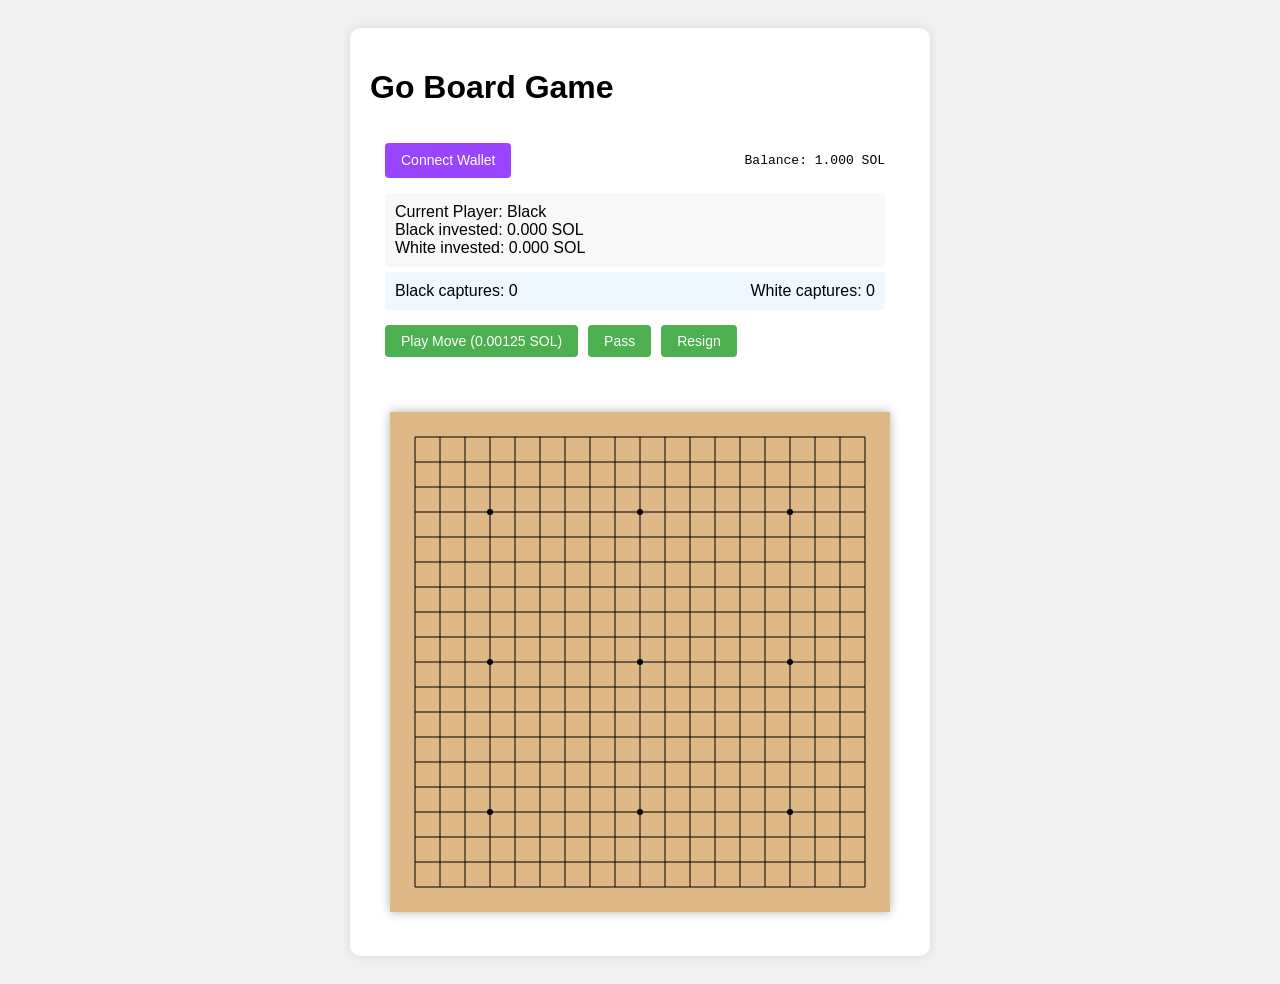
==== 0.00125.html @ 354371d3 "Create 0.00125.html" ====
<!DOCTYPE html>
<html lang="en">
<head>
    <meta charset="UTF-8">
    <meta name="viewport" content="width=device-width, initial-scale=1.0">
    <title>Go Board Game with Rules</title>
    <style>
        body {
            display: flex;
            flex-direction: column;
            align-items: center;
            background-color: #f0f0f0;
            font-family: Arial, sans-serif;
            padding: 20px;
        }
        .game-container {
            background-color: white;
            padding: 20px;
            border-radius: 10px;
            box-shadow: 0 0 10px rgba(0,0,0,0.1);
        }
        canvas {
            background-color: #DEB887;
            margin: 20px;
            box-shadow: 0 0 10px rgba(0,0,0,0.3);
        }
        .info-panel {
            background-color: white;
            padding: 15px;
            border-radius: 8px;
            margin-bottom: 20px;
            width: 500px;
        }
        .status {
            display: flex;
            justify-content: space-between;
            margin-bottom: 15px;
        }
        .player-info {
            padding: 10px;
            background-color: #f8f8f8;
            border-radius: 4px;
            margin: 5px 0;
        }
        .captures-info {
            display: flex;
            justify-content: space-between;
            padding: 10px;
            background-color: #f0f8ff;
            border-radius: 4px;
            margin: 5px 0;
        }
        .controls {
            display: flex;
            gap: 10px;
            margin-top: 15px;
        }
        button {
            padding: 8px 16px;
            border: none;
            border-radius: 4px;
            cursor: pointer;
            background-color: #4CAF50;
            color: white;
            font-size: 14px;
        }
        button:hover {
            opacity: 0.9;
        }
        #connectWallet {
            background-color: #9945FF;
        }
        .wallet-info {
            font-family: monospace;
            margin: 10px 0;
        }
    </style>
</head>
<body>
    <div class="game-container">
        <h1>Go Board Game</h1>
        
        <div class="info-panel">
            <div class="status">
                <button id="connectWallet">Connect Wallet</button>
                <div class="wallet-info">Balance: <span id="walletBalance">0.000</span> SOL</div>
            </div>
            
            <div class="player-info">
                <div>Current Player: <span id="playerTurn">Black</span></div>
                <div>Black invested: <span id="blackInvested">0.000</span> SOL</div>
                <div>White invested: <span id="whiteInvested">0.000</span> SOL</div>
            </div>

            <div class="captures-info">
                <div>Black captures: <span id="capturedWhite">0</span></div>
                <div>White captures: <span id="capturedBlack">0</span></div>
            </div>
            
            <div class="controls">
                <button id="playMove">Play Move (0.00125 SOL)</button>
                <button id="pass">Pass</button>
                <button id="resign">Resign</button>
            </div>
        </div>

        <canvas id="goBoard" width="500" height="500"></canvas>
    </div>

    <script>
        const canvas = document.getElementById('goBoard');
        const ctx = canvas.getContext('2d');
        const boardSize = 19;
        const cellSize = Math.floor(canvas.width / (boardSize + 1));
        let currentPlayer = 'black';
        let board = Array(boardSize).fill().map(() => Array(boardSize).fill(null));
        let lastClickedPosition = null;
        let lastMove = null;
        let capturedBlack = 0;
        let capturedWhite = 0;

        // Wallet state
        let walletConnected = false;
        let walletBalance = 1.0;
        let blackInvested = 0;
        let whiteInvested = 0;
        const MOVE_COST = 0.00125;

        function getAdjacentPositions(i, j) {
            return [
                [i - 1, j],
                [i + 1, j],
                [i, j - 1],
                [i, j + 1]
            ].filter(([x, y]) => x >= 0 && x < boardSize && y >= 0 && y < boardSize);
        }

        function getGroup(i, j, color) {
            const group = new Set();
            const stack = [[i, j]];

            while (stack.length > 0) {
                const [x, y] = stack.pop();
                const posKey = `${x},${y}`;

                if (!group.has(posKey) && board[x][y] === color) {
                    group.add(posKey);
                    getAdjacentPositions(x, y).forEach(([nx, ny]) => {
                        stack.push([nx, ny]);
                    });
                }
            }

            return group;
        }

        function countLiberties(group) {
            const liberties = new Set();
            
            for (let posKey of group) {
                const [i, j] = posKey.split(',').map(Number);
                getAdjacentPositions(i, j).forEach(([x, y]) => {
                    if (!board[x][y]) {
                        liberties.add(`${x},${y}`);
                    }
                });
            }

            return liberties.size;
        }

        function removeGroup(group) {
            for (let posKey of group) {
                const [i, j] = posKey.split(',').map(Number);
                board[i][j] = null;
            }
            return group.size;
        }

        function drawBoard() {
            // Background
            ctx.fillStyle = '#DEB887';
            ctx.fillRect(0, 0, canvas.width, canvas.height);
            
            // Grid lines
            ctx.strokeStyle = '#000';
            ctx.lineWidth = 1;
            
            for (let i = 0; i < boardSize; i++) {
                ctx.beginPath();
                ctx.moveTo(cellSize, (i + 1) * cellSize);
                ctx.lineTo(cellSize * boardSize, (i + 1) * cellSize);
                ctx.stroke();
                
                ctx.beginPath();
                ctx.moveTo((i + 1) * cellSize, cellSize);
                ctx.lineTo((i + 1) * cellSize, cellSize * boardSize);
                ctx.stroke();
            }

            // Star points
            const starPoints = [3, 9, 15];
            ctx.fillStyle = '#000';
            for (let i of starPoints) {
                for (let j of starPoints) {
                    ctx.beginPath();
                    ctx.arc((i + 1) * cellSize, (j + 1) * cellSize, 3, 0, Math.PI * 2);
                    ctx.fill();
                }
            }

            // Stones
            for (let i = 0; i < boardSize; i++) {
                for (let j = 0; j < boardSize; j++) {
                    if (board[i][j]) {
                        // Shadow
                        ctx.fillStyle = 'rgba(0, 0, 0, 0.3)';
                        ctx.beginPath();
                        ctx.arc((j + 1) * cellSize + 2, (i + 1) * cellSize + 2, cellSize * 0.4, 0, Math.PI * 2);
                        ctx.fill();

                        // Stone
                        ctx.fillStyle = board[i][j];
                        ctx.strokeStyle = '#000';
                        ctx.lineWidth = 1;
                        ctx.beginPath();
                        ctx.arc((j + 1) * cellSize, (i + 1) * cellSize, cellSize * 0.4, 0, Math.PI * 2);
                        ctx.fill();
                        ctx.stroke();

                        // Shine effect for white stones
                        if (board[i][j] === 'white') {
                            ctx.fillStyle = 'rgba(255, 255, 255, 0.2)';
                            ctx.beginPath();
                            ctx.arc(
                                (j + 1) * cellSize - cellSize * 0.15,
                                (i + 1) * cellSize - cellSize * 0.15,
                                cellSize * 0.2,
                                0,
                                Math.PI * 2
                            );
                            ctx.fill();
                        }
                    }
                }
            }

            // Highlight last clicked
            if (lastClickedPosition) {
                ctx.strokeStyle = '#ff0000';
                ctx.lineWidth = 2;
                ctx.beginPath();
                ctx.arc(
                    (lastClickedPosition.j + 1) * cellSize,
                    (lastClickedPosition.i + 1) * cellSize,
                    cellSize * 0.45,
                    0,
                    Math.PI * 2
                );
                ctx.stroke();
            }
        }

        function checkCaptures(i, j) {
            const opponent = currentPlayer === 'black' ? 'white' : 'black';
            let captured = 0;

            getAdjacentPositions(i, j).forEach(([x, y]) => {
                if (board[x][y] === opponent) {
                    const group = getGroup(x, y, opponent);
                    if (countLiberties(group) === 0) {
                        captured += removeGroup(group);
                    }
                }
            });

            if (currentPlayer === 'black') {
                capturedWhite += captured;
            } else {
                capturedBlack += captured;
            }

            return captured;
        }

        function isValidMove(i, j) {
            if (i < 0 || i >= boardSize || j < 0 || j >= boardSize || board[i][j]) {
                return false;
            }

            board[i][j] = currentPlayer;
            const group = getGroup(i, j, currentPlayer);
            const liberties = countLiberties(group);
            
            const wouldCapture = getAdjacentPositions(i, j).some(([x, y]) => {
                if (board[x][y] === (currentPlayer === 'black' ? 'white' : 'black')) {
                    const oppGroup = getGroup(x, y, board[x][y]);
                    return countLiberties(oppGroup) === 0;
                }
                return false;
            });

            board[i][j] = null;

            return liberties > 0 || wouldCapture;
        }

        function updateDisplay() {
            document.getElementById('walletBalance').textContent = walletBalance.toFixed(3);
            document.getElementById('blackInvested').textContent = blackInvested.toFixed(3);
            document.getElementById('whiteInvested').textContent = whiteInvested.toFixed(3);
            document.getElementById('playerTurn').textContent = 
                currentPlayer.charAt(0).toUpperCase() + currentPlayer.slice(1);
            document.getElementById('capturedBlack').textContent = capturedBlack;
            document.getElementById('capturedWhite').textContent = capturedWhite;
        }

        function connectWallet() {
            if (!walletConnected) {
                walletConnected = true;
                document.getElementById('connectWallet').textContent = 'Wallet Connected';
                document.getElementById('connectWallet').style.backgroundColor = '#4CAF50';
                alert('Wallet connected successfully! (Simulated)');
                updateDisplay();
            }
        }

        function playMove() {
            if (!walletConnected) {
                alert('Please connect your wallet first!');
                return;
            }

            if (!lastClickedPosition) {
                alert('Please click on the board to select a position first!');
                return;
            }

            if (walletBalance < MOVE_COST) {
                alert('Insufficient balance!');
                return;
            }

            const {i, j} = lastClickedPosition;
            if (isValidMove(i, j)) {
                walletBalance -= MOVE_COST;
                if (currentPlayer === 'black') {
                    blackInvested += MOVE_COST;
                } else {
                    whiteInvested += MOVE_COST;
                }

                board[i][j] = currentPlayer;
                const capturedStones = checkCaptures(i, j);
                
                currentPlayer = currentPlayer === 'black' ? 'white' : 'black';
                lastClickedPosition = null;
                updateDisplay();
                drawBoard();

                if (capturedStones > 0) {
                    alert(`Captured ${capturedStones} stones!`);
                }
            } else {
                alert('Invalid move! The move either violates the rules or would be suicide.');
            }
        }

        canvas.addEventListener('click', (e) => {
            const rect = canvas.getBoundingClientRect();
            const x = e.clientX - rect.left;
            const y = e.clientY - rect.top;
            const j = Math.round(x / cellSize - 1);
            const i = Math.round(y / cellSize - 1);
            
            if (isValidMove(i, j)) {
                lastClickedPosition = {i, j};
                drawBoard();
            }
        });

        document.getElementById('connectWallet').addEventListener('click', connectWallet);
        document.getElementById('playMove').addEventListener('click', playMove);
        document.getElementById('pass').addEventListener('click', () => {
            if (!walletConnected) {
                alert('Please connect your wallet first!');
                return;
            }
            currentPlayer = currentPlayer === 'black' ? 'white' : 'black';
            updateDisplay();
        });

        document.getElementById('resign').addEventListener('click', () => {
            if (!walletConnected) {
                alert('Please connect your wallet first!');
                return;
            }
            const winner = currentPlayer === 'black' ? 'white' : 'black';
            const winnerInvested = winner === 'black' ? blackInvested : whiteInvested;
            const loserInvested = winner === 'black' ? whiteInvested : blackInvested;
            const reward = (winnerInvested * 0.75 + loserInvested * 0.333).toFixed(3);
            
            alert(`Game Over! ${winner} wins and receives ${reward} SOL!`);
            
            board = Array(boardSize).fill().map(() => Array(boardSize).fill(null));
            currentPlayer = 'black';
            blackInvested = 0;
            whiteInvested = 0;
            capturedBlack = 0;
            capturedWhite = 0;
            lastClickedPosition = null;
            updateDisplay();
            drawBoard();
        });

        drawBoard();
        updateDisplay();
    </script>
</body>
</html>
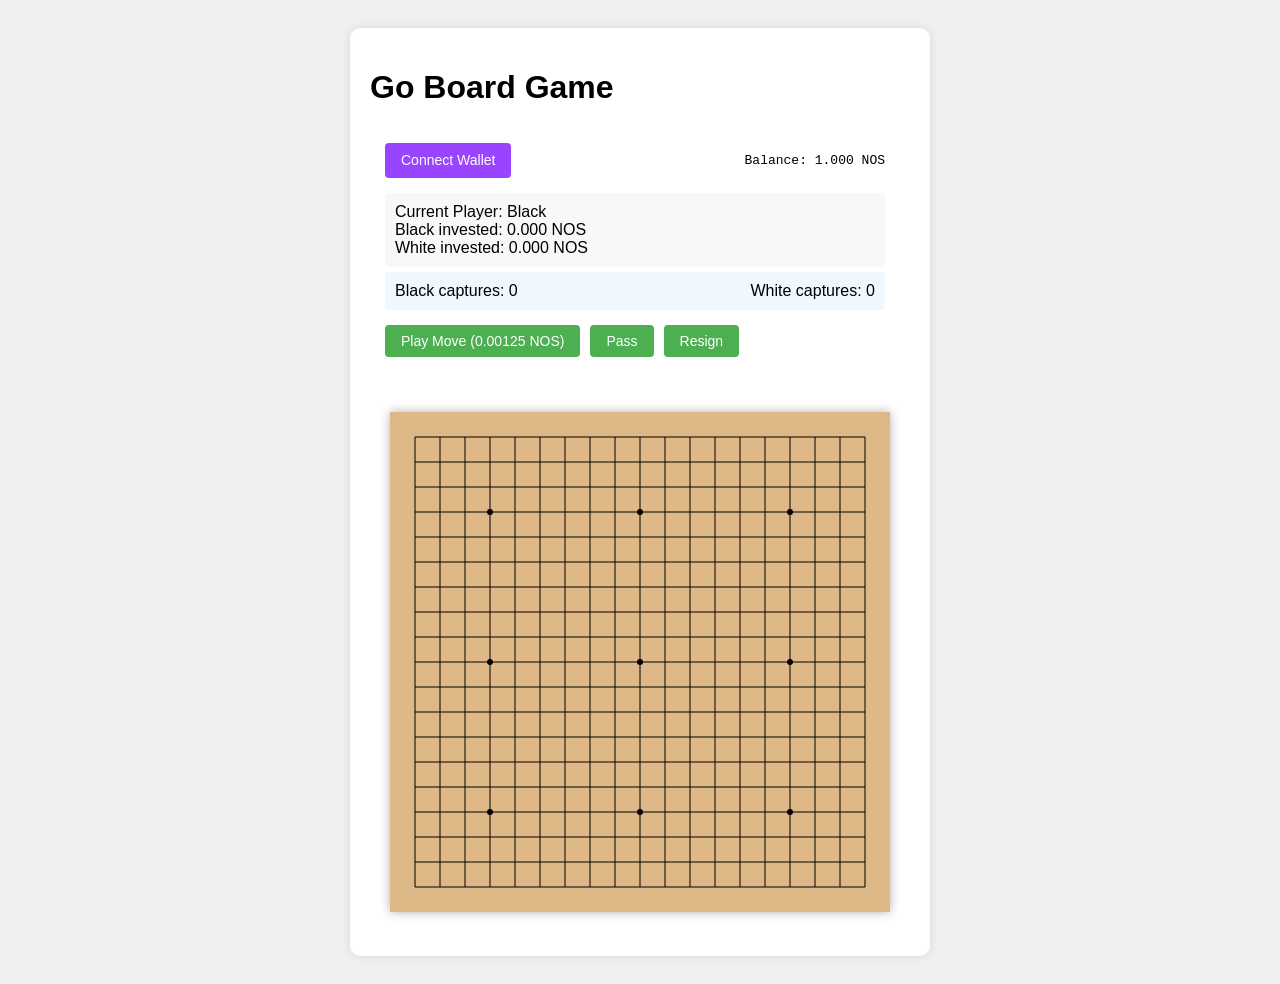
==== commit e067bbd5: "Convert Solana wallet integration to Nosana (NOS) wallet integration - Replace all SOL references wi" ====
--- a/0.00125.html
+++ b/0.00125.html
@@ -83,13 +83,13 @@
         <div class="info-panel">
             <div class="status">
                 <button id="connectWallet">Connect Wallet</button>
-                <div class="wallet-info">Balance: <span id="walletBalance">0.000</span> SOL</div>
+                <div class="wallet-info">Balance: <span id="walletBalance">0.000</span> NOS</div>
             </div>
             
             <div class="player-info">
                 <div>Current Player: <span id="playerTurn">Black</span></div>
-                <div>Black invested: <span id="blackInvested">0.000</span> SOL</div>
-                <div>White invested: <span id="whiteInvested">0.000</span> SOL</div>
+                <div>Black invested: <span id="blackInvested">0.000</span> NOS</div>
+                <div>White invested: <span id="whiteInvested">0.000</span> NOS</div>
             </div>
 
             <div class="captures-info">
@@ -98,7 +98,7 @@
             </div>
             
             <div class="controls">
-                <button id="playMove">Play Move (0.00125 SOL)</button>
+                <button id="playMove">Play Move (0.00125 NOS)</button>
                 <button id="pass">Pass</button>
                 <button id="resign">Resign</button>
             </div>
@@ -400,7 +400,7 @@
             const loserInvested = winner === 'black' ? whiteInvested : blackInvested;
             const reward = (winnerInvested * 0.75 + loserInvested * 0.333).toFixed(3);
             
-            alert(`Game Over! ${winner} wins and receives ${reward} SOL!`);
+            alert(`Game Over! ${winner} wins and receives ${reward} NOS!`);
             
             board = Array(boardSize).fill().map(() => Array(boardSize).fill(null));
             currentPlayer = 'black';
